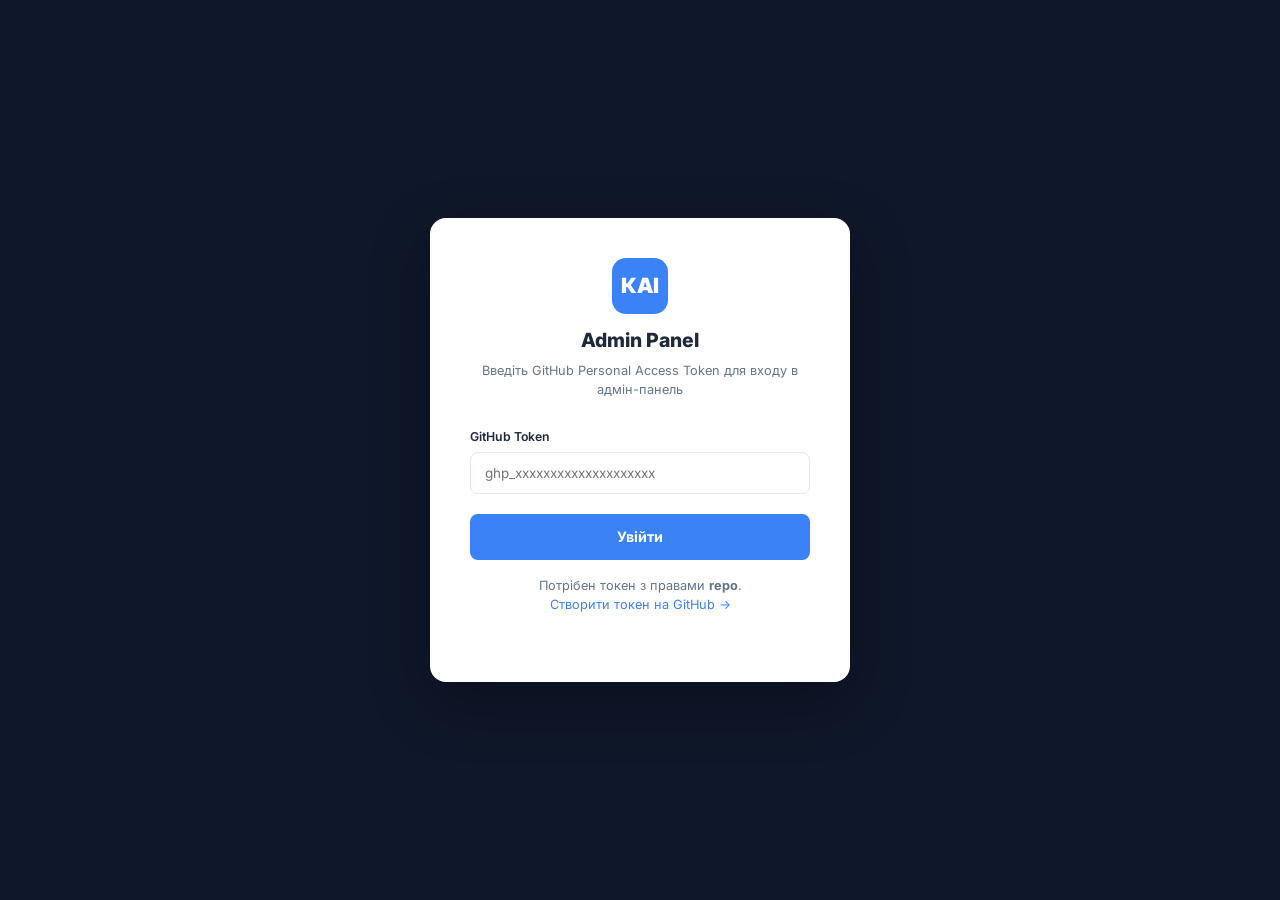
==== admin/index.html @ 3bb1a03b "Add admin panel + content management system - admin/index.html — full SPA admin panel with sidebar n" ====
<!DOCTYPE html>
<html lang="uk">
<head>
  <meta charset="UTF-8">
  <meta name="viewport" content="width=device-width, initial-scale=1.0">
  <title>КАІ Admin Panel</title>
  <link rel="preconnect" href="https://fonts.googleapis.com">
  <link href="https://fonts.googleapis.com/css2?family=Inter:wght@400;500;600;700;800&display=swap" rel="stylesheet">
  <link rel="stylesheet" href="css/admin.css">
</head>
<body>

<!-- ── AUTH SCREEN ─────────────────────────────────────────── -->
<div id="auth-screen">
  <div class="auth-card">
    <div class="auth-logo">
      <div class="auth-emblem">КАІ</div>
      <h2>Admin Panel</h2>
      <p>Введіть GitHub Personal Access Token для входу в адмін-панель</p>
    </div>
    <div id="auth-error" class="auth-error"></div>
    <div class="auth-field">
      <label>GitHub Token</label>
      <input type="password" id="input-token" placeholder="ghp_xxxxxxxxxxxxxxxxxxxx" autocomplete="off">
    </div>
    <button class="btn-auth" id="btn-login">Увійти</button>
    <p class="auth-hint">Потрібен токен з правами <strong>repo</strong>.<br>
      <a href="https://github.com/settings/tokens/new" target="_blank">Створити токен на GitHub →</a>
    </p>
  </div>
</div>

<!-- ── APP ────────────────────────────────────────────────── -->
<div id="app" style="display:none;width:100%">

  <!-- Sidebar -->
  <aside class="admin-sidebar">
    <div class="sidebar-logo">
      <div class="sidebar-logo-inner">
        <div class="sidebar-emblem">КАІ</div>
        <div>
          <div class="sidebar-title">Admin Panel</div>
          <div class="sidebar-sub">kai.edu.ua</div>
        </div>
      </div>
    </div>

    <nav class="sidebar-nav">
      <div class="nav-section-label">Навігація</div>
      <div class="sidebar-link active" data-page="dashboard">
        <span class="icon">📊</span><span class="label">Dashboard</span>
      </div>
      <div class="nav-section-label">Сторінки</div>
      <div class="sidebar-link" data-page="home">
        <span class="icon">🏠</span><span class="label">Головна сторінка</span>
      </div>
      <div class="sidebar-link" data-page="about">
        <span class="icon">ℹ️</span><span class="label">Про університет</span>
      </div>
      <div class="sidebar-link" data-page="faculties">
        <span class="icon">🎓</span><span class="label">Факультети</span>
      </div>
      <div class="sidebar-link" data-page="contacts">
        <span class="icon">📞</span><span class="label">Контакти</span>
      </div>
      <div class="nav-section-label">Система</div>
      <div class="sidebar-link" data-page="settings">
        <span class="icon">⚙️</span><span class="label">Налаштування</span>
      </div>
    </nav>

    <div class="sidebar-footer">
      <div class="sidebar-repo">
        <strong>kuladima/dkkai-website</strong>
        GitHub Pages
      </div>
      <button class="btn-logout" id="btn-logout">🚪 Вийти</button>
    </div>
  </aside>

  <!-- Main -->
  <div class="admin-main">

    <!-- Topbar -->
    <div class="admin-topbar">
      <div class="topbar-left">
        <span class="topbar-page-title" id="topbar-title">Dashboard</span>
      </div>
      <div class="topbar-right">
        <div class="status-badge deployed" id="deploy-status">
          <span class="status-dot"></span> Опубліковано
        </div>
        <button class="btn-preview" id="btn-preview">🌐 Переглянути сайт</button>
        <button class="btn-save" id="btn-save">💾 Зберегти</button>
      </div>
    </div>

    <!-- Content area -->
    <div class="admin-content">

      <!-- Dashboard -->
      <div id="page-dashboard" class="page-view active">
        <div id="dash-stats" class="dash-grid"></div>
        <h3 style="font-size:.85rem;font-weight:700;color:var(--a-muted);text-transform:uppercase;letter-spacing:.5px;margin-bottom:12px;">Швидкий перехід</h3>
        <div class="dash-links">
          <div class="dash-link" data-page="home" onclick="document.querySelector('[data-page=home]').click()">
            <span class="dl-icon">🏠</span> Редагувати головну сторінку <span class="dl-arrow">→</span>
          </div>
          <div class="dash-link" data-page="about" onclick="document.querySelector('[data-page=about]').click()">
            <span class="dl-icon">ℹ️</span> Редагувати «Про університет» <span class="dl-arrow">→</span>
          </div>
          <div class="dash-link" data-page="faculties" onclick="document.querySelector('[data-page=faculties]').click()">
            <span class="dl-icon">🎓</span> Редагувати факультети та програми <span class="dl-arrow">→</span>
          </div>
          <div class="dash-link" data-page="contacts" onclick="document.querySelector('[data-page=contacts]').click()">
            <span class="dl-icon">📞</span> Редагувати контакти <span class="dl-arrow">→</span>
          </div>
          <div class="dash-link" data-page="settings" onclick="document.querySelector('[data-page=settings]').click()">
            <span class="dl-icon">⚙️</span> Налаштування сайту <span class="dl-arrow">→</span>
          </div>
        </div>
        <div style="margin-top:24px;padding:16px 20px;background:var(--a-white);border:1px solid var(--a-border);border-radius:12px;font-size:.82rem;color:var(--a-muted);line-height:1.7;">
          💡 <strong style="color:var(--a-text);">Як користуватися:</strong> Відредагуйте будь-який розділ і натисніть кнопку <strong>«💾 Зберегти»</strong> вгорі. Зміни з'являться на сайті через ~60 секунд після збереження.
        </div>
      </div>

      <!-- Home -->
      <div id="page-home" class="page-view">
        <div id="home-content"></div>
      </div>

      <!-- About -->
      <div id="page-about" class="page-view">
        <div id="about-content"></div>
      </div>

      <!-- Faculties -->
      <div id="page-faculties" class="page-view">
        <div id="faculties-content"></div>
      </div>

      <!-- Contacts -->
      <div id="page-contacts" class="page-view">
        <div id="contacts-content"></div>
      </div>

      <!-- Settings -->
      <div id="page-settings" class="page-view">
        <div id="settings-content"></div>
      </div>

    </div><!-- /admin-content -->
  </div><!-- /admin-main -->
</div><!-- /app -->

<!-- Toast container -->
<div id="toast-container"></div>

<script src="js/admin.js"></script>
</body>
</html>
---- admin/css/admin.css ----
/* ============================================================
   KAI Admin Panel — Styles
   ============================================================ */
:root {
  --a-sidebar:    #0f172a;
  --a-sidebar2:   #1e293b;
  --a-accent:     #3b82f6;
  --a-accent-h:   #2563eb;
  --a-danger:     #ef4444;
  --a-success:    #22c55e;
  --a-warn:       #f59e0b;
  --a-text:       #1e293b;
  --a-muted:      #64748b;
  --a-border:     #e2e8f0;
  --a-bg:         #f8fafc;
  --a-white:      #ffffff;
  --a-radius:     8px;
  --a-shadow:     0 1px 4px rgba(0,0,0,.08);
  --a-shadow-md:  0 4px 16px rgba(0,0,0,.10);
}
*,*::before,*::after{box-sizing:border-box;margin:0;padding:0}
html{font-size:15px}
body{font-family:'Inter','Roboto',system-ui,sans-serif;background:var(--a-bg);color:var(--a-text);display:flex;min-height:100vh;line-height:1.5;-webkit-font-smoothing:antialiased}
a{text-decoration:none;color:inherit}
button{cursor:pointer;border:none;background:none;font:inherit}
input,textarea,select{font:inherit}
ul{list-style:none}

/* ── Layout ─────────────────────────────────────────────── */
.admin-sidebar{width:240px;min-height:100vh;background:var(--a-sidebar);color:#fff;display:flex;flex-direction:column;flex-shrink:0;position:fixed;top:0;left:0;bottom:0;z-index:100;overflow-y:auto}
.admin-main{margin-left:240px;flex:1;display:flex;flex-direction:column;min-height:100vh}
.admin-topbar{background:var(--a-white);border-bottom:1px solid var(--a-border);padding:0 28px;height:60px;display:flex;align-items:center;justify-content:space-between;position:sticky;top:0;z-index:50;gap:16px}
.admin-content{padding:28px;flex:1}

/* ── Sidebar ─────────────────────────────────────────────── */
.sidebar-logo{padding:20px 20px 16px;border-bottom:1px solid rgba(255,255,255,.08)}
.sidebar-logo-inner{display:flex;align-items:center;gap:10px}
.sidebar-emblem{width:36px;height:36px;background:var(--a-accent);border-radius:8px;display:flex;align-items:center;justify-content:center;font-weight:800;font-size:.85rem;flex-shrink:0}
.sidebar-title{font-size:.8rem;font-weight:700;color:#fff;line-height:1.3}
.sidebar-sub{font-size:.68rem;color:rgba(255,255,255,.45);margin-top:2px}
.sidebar-nav{padding:12px 8px;flex:1}
.nav-section-label{font-size:.65rem;font-weight:700;letter-spacing:1px;text-transform:uppercase;color:rgba(255,255,255,.3);padding:12px 12px 6px}
.sidebar-link{display:flex;align-items:center;gap:10px;padding:9px 12px;border-radius:6px;font-size:.85rem;color:rgba(255,255,255,.65);transition:all .2s;cursor:pointer;margin-bottom:2px}
.sidebar-link:hover{background:rgba(255,255,255,.06);color:#fff}
.sidebar-link.active{background:var(--a-accent);color:#fff}
.sidebar-link .icon{font-size:1rem;width:20px;text-align:center;flex-shrink:0}
.sidebar-footer{padding:16px;border-top:1px solid rgba(255,255,255,.08)}
.sidebar-repo{font-size:.72rem;color:rgba(255,255,255,.4);margin-bottom:12px}
.sidebar-repo strong{color:rgba(255,255,255,.7);display:block;margin-bottom:2px}
.btn-logout{width:100%;padding:8px;background:rgba(255,255,255,.06);color:rgba(255,255,255,.7);border-radius:6px;font-size:.82rem;text-align:center;transition:all .2s}
.btn-logout:hover{background:var(--a-danger);color:#fff}

/* ── Topbar ─────────────────────────────────────────────── */
.topbar-left{display:flex;align-items:center;gap:12px}
.topbar-page-title{font-size:1rem;font-weight:700}
.topbar-right{display:flex;align-items:center;gap:10px}
.status-badge{display:flex;align-items:center;gap:6px;font-size:.78rem;font-weight:600;padding:5px 12px;border-radius:100px;background:var(--a-bg);border:1px solid var(--a-border);color:var(--a-muted)}
.status-badge.deploying{background:#fef3c7;border-color:#fde68a;color:#92400e}
.status-badge.deployed{background:#dcfce7;border-color:#86efac;color:#15803d}
.status-dot{width:7px;height:7px;border-radius:50%;background:currentColor}
.btn-save{display:flex;align-items:center;gap:8px;padding:9px 22px;background:var(--a-accent);color:#fff;border-radius:var(--a-radius);font-size:.875rem;font-weight:600;transition:all .2s}
.btn-save:hover{background:var(--a-accent-h);transform:translateY(-1px)}
.btn-save:disabled{opacity:.5;cursor:default;transform:none}
.btn-preview{padding:9px 16px;border:1.5px solid var(--a-border);border-radius:var(--a-radius);font-size:.875rem;font-weight:600;color:var(--a-muted);transition:all .2s}
.btn-preview:hover{border-color:var(--a-accent);color:var(--a-accent)}

/* ── Auth screen ─────────────────────────────────────────── */
#auth-screen{position:fixed;inset:0;background:var(--a-sidebar);display:flex;align-items:center;justify-content:center;z-index:9999}
.auth-card{background:var(--a-white);border-radius:16px;padding:40px;max-width:420px;width:100%;box-shadow:0 20px 60px rgba(0,0,0,.3)}
.auth-logo{text-align:center;margin-bottom:28px}
.auth-emblem{width:56px;height:56px;background:var(--a-accent);border-radius:14px;display:flex;align-items:center;justify-content:center;font-size:1.4rem;font-weight:900;color:#fff;margin:0 auto 12px}
.auth-card h2{font-size:1.3rem;font-weight:800;margin-bottom:6px;text-align:center}
.auth-card p{font-size:.85rem;color:var(--a-muted);text-align:center;margin-bottom:28px}
.auth-field{margin-bottom:16px}
.auth-field label{display:block;font-size:.82rem;font-weight:600;margin-bottom:6px}
.auth-field input{width:100%;padding:10px 14px;border:1.5px solid var(--a-border);border-radius:var(--a-radius);font-size:.9rem;outline:none;transition:border-color .2s}
.auth-field input:focus{border-color:var(--a-accent)}
.btn-auth{width:100%;padding:12px;background:var(--a-accent);color:#fff;border-radius:var(--a-radius);font-size:.95rem;font-weight:700;transition:all .2s;margin-top:4px}
.btn-auth:hover{background:var(--a-accent-h)}
.auth-hint{font-size:.75rem;color:var(--a-muted);text-align:center;margin-top:16px}
.auth-hint a{color:var(--a-accent)}
.auth-error{background:#fee2e2;color:#991b1b;border-radius:6px;padding:10px 14px;font-size:.82rem;margin-bottom:16px;display:none}
.auth-error.show{display:block}

/* ── Cards & sections ────────────────────────────────────── */
.section-card{background:var(--a-white);border:1px solid var(--a-border);border-radius:12px;margin-bottom:20px;overflow:hidden}
.section-card-header{padding:16px 20px;border-bottom:1px solid var(--a-border);display:flex;align-items:center;justify-content:space-between;cursor:pointer;user-select:none}
.section-card-header h3{font-size:.95rem;font-weight:700;display:flex;align-items:center;gap:8px}
.section-card-body{padding:20px;display:block}
.section-card-body.collapsed{display:none}
.collapse-icon{font-size:.75rem;color:var(--a-muted);transition:transform .2s}
.section-card-header.open .collapse-icon{transform:rotate(180deg)}

/* ── Form fields ─────────────────────────────────────────── */
.field-row{display:grid;grid-template-columns:1fr 1fr;gap:14px;margin-bottom:14px}
.field-row.single{grid-template-columns:1fr}
.field-row.triple{grid-template-columns:1fr 1fr 1fr}
.field{display:flex;flex-direction:column;gap:5px}
.field label{font-size:.78rem;font-weight:600;color:var(--a-muted);text-transform:uppercase;letter-spacing:.4px}
.field input,.field textarea,.field select{padding:9px 12px;border:1.5px solid var(--a-border);border-radius:var(--a-radius);font-size:.875rem;outline:none;transition:border-color .2s;background:var(--a-white);color:var(--a-text);width:100%}
.field input:focus,.field textarea:focus,.field select:focus{border-color:var(--a-accent)}
.field textarea{resize:vertical;min-height:80px}

/* ── Array editor ────────────────────────────────────────── */
.array-editor{border:1px solid var(--a-border);border-radius:var(--a-radius);overflow:hidden}
.array-item{padding:14px 16px;border-bottom:1px solid var(--a-border);position:relative;background:var(--a-white)}
.array-item:last-child{border-bottom:none}
.array-item:hover{background:var(--a-bg)}
.array-item-header{display:flex;align-items:center;justify-content:space-between;margin-bottom:10px}
.array-item-title{font-size:.82rem;font-weight:700;color:var(--a-text)}
.array-item-actions{display:flex;gap:6px}
.btn-delete{padding:4px 10px;background:#fee2e2;color:var(--a-danger);border-radius:4px;font-size:.75rem;font-weight:600;transition:all .2s}
.btn-delete:hover{background:var(--a-danger);color:#fff}
.btn-move{padding:4px 8px;background:var(--a-bg);color:var(--a-muted);border-radius:4px;font-size:.75rem;transition:all .2s}
.btn-move:hover{background:var(--a-border)}
.btn-add-item{width:100%;padding:10px;background:var(--a-bg);border:1.5px dashed var(--a-border);border-radius:0 0 var(--a-radius) var(--a-radius);font-size:.82rem;font-weight:600;color:var(--a-accent);transition:all .2s;cursor:pointer;text-align:center}
.btn-add-item:hover{background:var(--a-accent);color:#fff;border-color:var(--a-accent)}

/* ── Dashboard ───────────────────────────────────────────── */
.dash-grid{display:grid;grid-template-columns:repeat(3,1fr);gap:16px;margin-bottom:28px}
.dash-card{background:var(--a-white);border:1px solid var(--a-border);border-radius:12px;padding:20px}
.dash-card-icon{font-size:1.8rem;margin-bottom:10px}
.dash-card-value{font-size:1.6rem;font-weight:900;color:var(--a-accent);line-height:1}
.dash-card-label{font-size:.78rem;color:var(--a-muted);margin-top:4px}
.dash-links{display:flex;flex-direction:column;gap:8px}
.dash-link{display:flex;align-items:center;gap:10px;padding:12px 16px;background:var(--a-white);border:1px solid var(--a-border);border-radius:var(--a-radius);font-size:.875rem;font-weight:600;transition:all .2s}
.dash-link:hover{border-color:var(--a-accent);color:var(--a-accent)}
.dash-link .dl-icon{font-size:1.1rem}
.dash-link .dl-arrow{margin-left:auto;color:var(--a-muted)}

/* ── Toast ───────────────────────────────────────────────── */
#toast-container{position:fixed;top:20px;right:20px;z-index:9999;display:flex;flex-direction:column;gap:8px;pointer-events:none}
.toast{background:var(--a-white);border:1px solid var(--a-border);border-radius:10px;padding:13px 18px;box-shadow:var(--a-shadow-md);font-size:.875rem;font-weight:600;display:flex;align-items:center;gap:10px;min-width:280px;max-width:380px;opacity:0;transform:translateX(20px);transition:all .3s;pointer-events:auto}
.toast.show{opacity:1;transform:translateX(0)}
.toast.success{border-left:4px solid var(--a-success);color:#15803d}
.toast.error{border-left:4px solid var(--a-danger);color:#991b1b}
.toast.info{border-left:4px solid var(--a-accent);color:var(--a-accent)}

/* ── Loading ─────────────────────────────────────────────── */
.loading-overlay{position:fixed;inset:0;background:rgba(255,255,255,.8);display:flex;flex-direction:column;align-items:center;justify-content:center;z-index:500;gap:16px}
.spinner{width:36px;height:36px;border:3px solid var(--a-border);border-top-color:var(--a-accent);border-radius:50%;animation:spin .8s linear infinite}
.loading-overlay p{font-size:.9rem;font-weight:600;color:var(--a-muted)}
@keyframes spin{to{transform:rotate(360deg)}}

/* ── Misc ────────────────────────────────────────────────── */
.page-view{display:none}
.page-view.active{display:block}
.divider{height:1px;background:var(--a-border);margin:20px 0}
.help-text{font-size:.75rem;color:var(--a-muted);margin-top:4px}
.badge{display:inline-flex;align-items:center;padding:2px 8px;border-radius:100px;font-size:.7rem;font-weight:700}
.badge-blue{background:#dbeafe;color:#1d4ed8}
.badge-green{background:#dcfce7;color:#15803d}
.badge-yellow{background:#fef3c7;color:#92400e}

@media(max-width:768px){
  .admin-sidebar{width:200px}
  .admin-main{margin-left:200px}
  .dash-grid{grid-template-columns:1fr 1fr}
  .field-row.triple{grid-template-columns:1fr 1fr}
}
@media(max-width:600px){
  .admin-sidebar{transform:translateX(-100%);transition:transform .3s}
  .admin-sidebar.open{transform:translateX(0)}
  .admin-main{margin-left:0}
  .field-row{grid-template-columns:1fr}
}
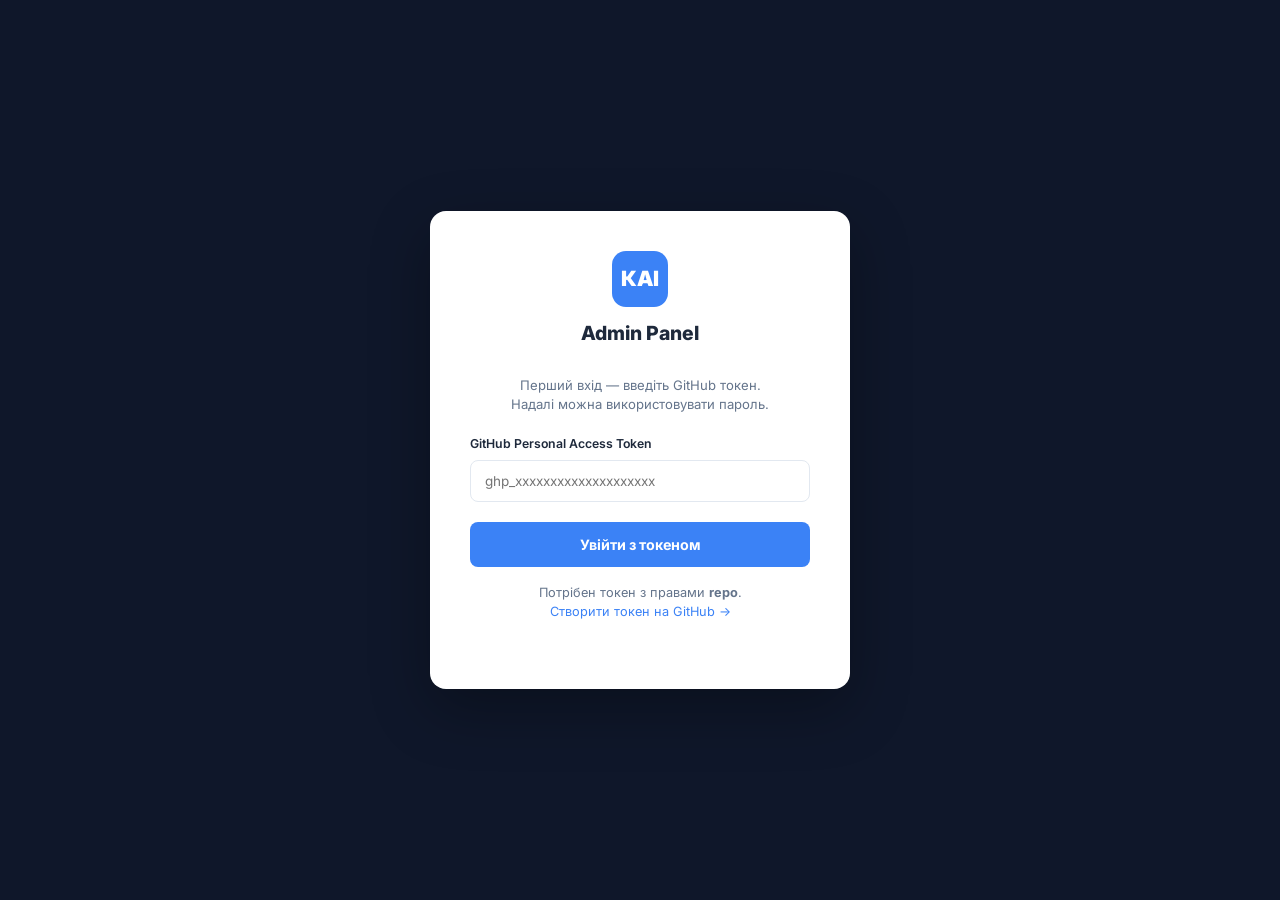
==== commit 3a5b81d4: "Add password auth to admin panel - First login: GitHub token (stored in localStorage once) - Subsequ" ====
--- a/admin/index.html
+++ b/admin/index.html
@@ -16,17 +16,34 @@
     <div class="auth-logo">
       <div class="auth-emblem">КАІ</div>
       <h2>Admin Panel</h2>
-      <p>Введіть GitHub Personal Access Token для входу в адмін-панель</p>
     </div>
     <div id="auth-error" class="auth-error"></div>
-    <div class="auth-field">
-      <label>GitHub Token</label>
-      <input type="password" id="input-token" placeholder="ghp_xxxxxxxxxxxxxxxxxxxx" autocomplete="off">
+
+    <!-- MODE 1: Password login -->
+    <div id="auth-mode-password" style="display:none">
+      <p style="text-align:center;color:var(--a-muted);font-size:.875rem;margin-bottom:20px;">Введіть пароль адміністратора</p>
+      <div class="auth-field">
+        <label>Пароль</label>
+        <input type="password" id="input-password" placeholder="••••••••" autocomplete="current-password">
+      </div>
+      <button class="btn-auth" id="btn-login-pwd">🔓 Увійти</button>
+      <p class="auth-hint" style="margin-top:16px;">
+        <a href="#" id="link-use-token">Увійти через GitHub токен →</a>
+      </p>
     </div>
-    <button class="btn-auth" id="btn-login">Увійти</button>
-    <p class="auth-hint">Потрібен токен з правами <strong>repo</strong>.<br>
-      <a href="https://github.com/settings/tokens/new" target="_blank">Створити токен на GitHub →</a>
-    </p>
+
+    <!-- MODE 2: Token login (first time / reset) -->
+    <div id="auth-mode-token" style="display:none">
+      <p style="text-align:center;color:var(--a-muted);font-size:.875rem;margin-bottom:20px;">Перший вхід — введіть GitHub токен.<br>Надалі можна використовувати пароль.</p>
+      <div class="auth-field">
+        <label>GitHub Personal Access Token</label>
+        <input type="password" id="input-token" placeholder="ghp_xxxxxxxxxxxxxxxxxxxx" autocomplete="off">
+      </div>
+      <button class="btn-auth" id="btn-login-token">Увійти з токеном</button>
+      <p class="auth-hint">Потрібен токен з правами <strong>repo</strong>.<br>
+        <a href="https://github.com/settings/tokens/new" target="_blank">Створити токен на GitHub →</a>
+      </p>
+    </div>
   </div>
 </div>
 
